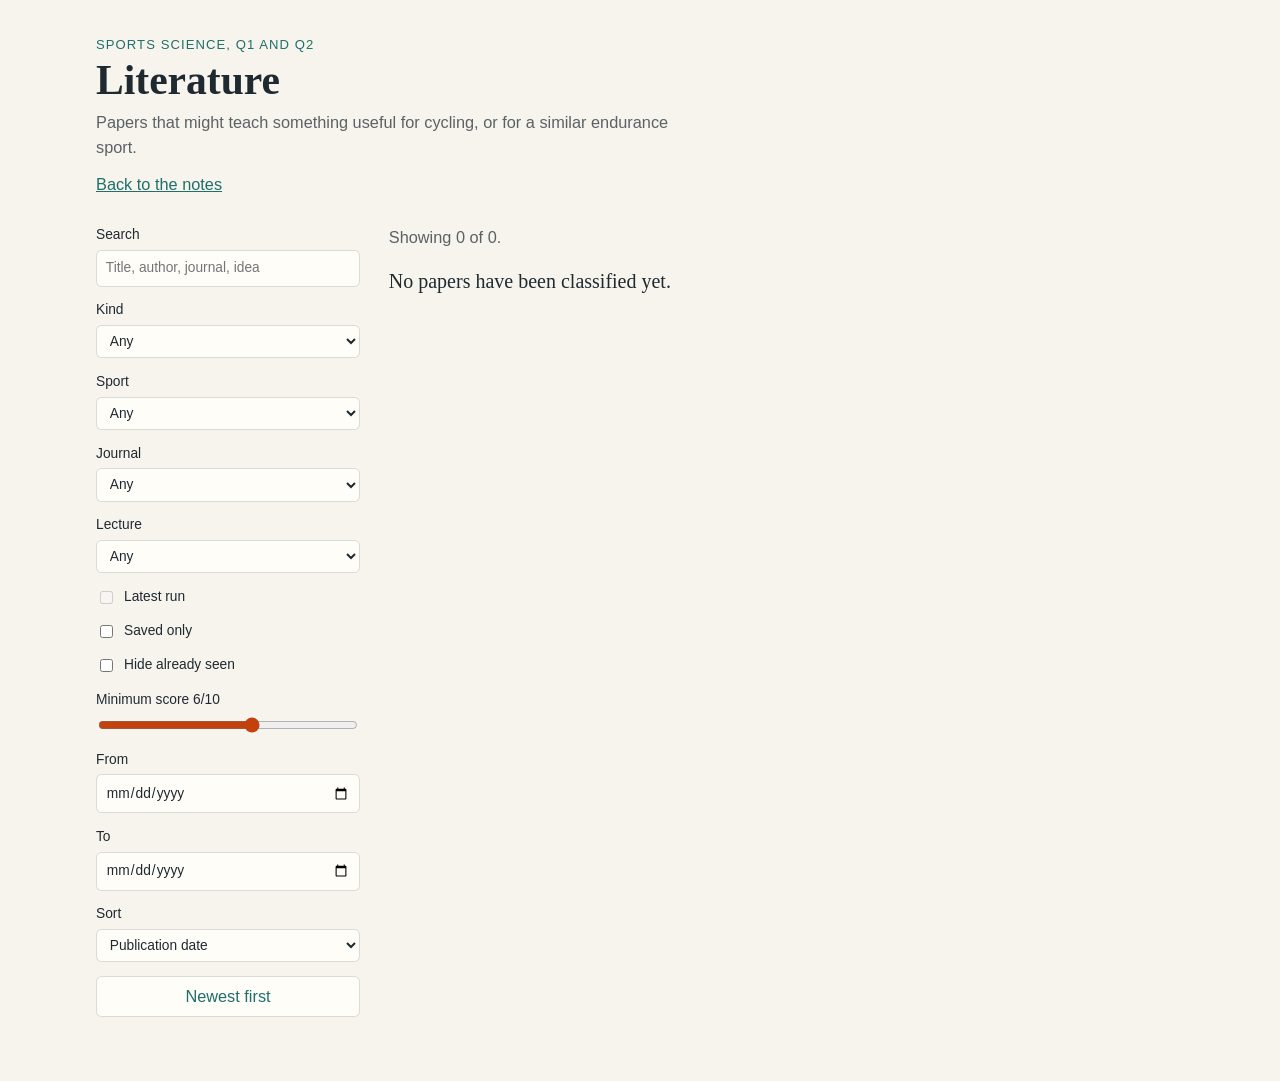
==== literature/web/index.html @ fbecd0ca "_" ====
<!DOCTYPE html>
<html lang="en">
<head>
  <meta charset="utf-8">
  <meta name="viewport" content="width=device-width, initial-scale=1">
  <title>Literature</title>
  <link rel="stylesheet" href="app.css">
</head>
<body>
  <header class="mast">
    <p class="eyebrow">Sports science, Q1 and Q2</p>
    <h1>Literature</h1>
    <p class="lede">Papers that might teach something useful for cycling, or for a similar endurance sport.</p>
    <a class="notes-link" href="../index.html">Back to the notes</a>
  </header>
  <div class="layout">
    <form id="filters" class="filters">
      <label>
        Search
        <input id="search" type="search" autocomplete="off" placeholder="Title, author, journal, idea">
      </label>
      <label>
        Kind
        <select id="kind">
          <option value="">Any</option>
          <option value="cycling">Cycling</option>
          <option value="endurance">Endurance</option>
          <option value="physiology">Physiology</option>
        </select>
      </label>
      <label>
        Sport
        <select id="sport"></select>
      </label>
      <label>
        Journal
        <select id="journal"></select>
      </label>
      <label>
        Lecture
        <select id="lecture">
          <option value="">Any</option>
          <option value="energy-systems">Energy systems</option>
          <option value="mitochondria">Mitochondria</option>
          <option value="not-yet">Not in the notes yet</option>
        </select>
      </label>
      <label class="check">
        <input id="latest" type="checkbox">
        Latest run
      </label>
      <label class="check">
        <input id="saved-only" type="checkbox">
        Saved only
      </label>
      <label class="check">
        <input id="hide-seen" type="checkbox">
        Hide already seen
      </label>
      <label>
        <span>Minimum score <span id="score-value">6</span>/10</span>
        <input id="score" type="range" min="0" max="10" step="1" value="6">
      </label>
      <label>
        From
        <input id="from" type="date">
      </label>
      <label>
        To
        <input id="to" type="date">
      </label>
      <label>
        Sort
        <select id="sort">
          <option value="published_on">Publication date</option>
          <option value="score">Score</option>
          <option value="journal">Journal</option>
          <option value="title">Title</option>
        </select>
      </label>
      <button id="direction" type="button">Newest first</button>
    </form>
    <main>
      <p id="count" class="count"></p>
      <div id="list"></div>
      <p id="empty" class="empty" hidden></p>
    </main>
  </div>
  <script src="papers.js"></script>
  <script src="app.js"></script>
</body>
</html>
---- literature/web/app.css ----
:root {
  --paper: #f7f4ee;
  --ink: #1e2930;
  --teal: #1f6f6a;
  --orange: #c2410c;
  --line: rgba(30, 41, 48, 0.16);
  --card: #fffdf8;
  --muted: rgba(30, 41, 48, 0.72);
}

* { box-sizing: border-box; }

body {
  margin: 0;
  background: var(--paper);
  color: var(--ink);
  font-family: "Avenir Next", "Segoe UI", sans-serif;
  font-size: 1.02rem;
  line-height: 1.5;
}

.mast,
.layout {
  width: min(68rem, calc(100% - 2rem));
  margin-inline: auto;
}

.mast { padding: 2.2rem 0 0.4rem; }

.eyebrow {
  margin: 0;
  color: var(--teal);
  font-size: 0.82rem;
  letter-spacing: 0.08em;
  text-transform: uppercase;
}

h1 {
  margin: 0.2rem 0 0.4rem;
  font-family: "Iowan Old Style", Palatino, "Palatino Linotype", Georgia, serif;
  font-size: 2.6rem;
  font-weight: 600;
  line-height: 1.1;
}

.lede {
  max-width: 38rem;
  margin: 0;
  color: var(--muted);
}

.notes-link {
  display: inline-block;
  margin-top: 0.8rem;
  color: var(--teal);
}

.layout {
  display: grid;
  grid-template-columns: 16.5rem minmax(0, 1fr);
  gap: 1.8rem;
  padding: 1.4rem 0 4rem;
}

.filters {
  display: flex;
  flex-direction: column;
  gap: 0.85rem;
  align-self: start;
  position: sticky;
  top: 1rem;
}

label {
  display: flex;
  flex-direction: column;
  gap: 0.25rem;
  font-size: 0.86rem;
}

.check {
  flex-direction: row;
  align-items: center;
  gap: 0.5rem;
}

input,
select,
button {
  font: inherit;
  color: var(--ink);
  background: var(--card);
  border: 1px solid var(--line);
  border-radius: 0.35rem;
}

input[type="search"],
input[type="date"],
select,
button {
  padding: 0.45rem 0.55rem;
}

input[type="range"] { padding: 0; accent-color: var(--orange); }

button {
  cursor: pointer;
  color: var(--teal);
}

button:hover,
.card a:hover,
.notes-link:hover { color: var(--orange); }

:focus-visible {
  outline: 2px solid var(--teal);
  outline-offset: 2px;
}

.count {
  margin: 0 0 0.9rem;
  color: var(--muted);
}

.card {
  background: var(--card);
  border: 1px solid var(--line);
  border-radius: 0.6rem;
  padding: 1.1rem 1.15rem 1rem;
  margin-bottom: 0.9rem;
}

.card.is-seen { opacity: 0.62; }

.card-top {
  display: flex;
  justify-content: space-between;
  gap: 1rem;
  align-items: baseline;
}

.score {
  margin: 0;
  color: var(--orange);
  font-variant-numeric: tabular-nums;
  font-weight: 600;
  font-size: 1.15rem;
}

.meta {
  margin: 0;
  color: var(--muted);
  font-size: 0.9rem;
  text-align: right;
}

.card h2 {
  margin: 0.45rem 0 0.2rem;
  font-family: "Iowan Old Style", Palatino, "Palatino Linotype", Georgia, serif;
  font-size: 1.45rem;
  font-weight: 600;
  line-height: 1.25;
}

.authors,
.journal-line,
.section p,
.missing {
  margin: 0.15rem 0 0;
}

.journal-line,
.authors,
.missing { color: var(--muted); }

.section { margin-top: 0.85rem; }

.section h3 {
  margin: 0;
  font-size: 0.78rem;
  letter-spacing: 0.06em;
  text-transform: uppercase;
  color: var(--teal);
}

.learn {
  font-family: "Iowan Old Style", Palatino, "Palatino Linotype", Georgia, serif;
  font-size: 1.12rem;
  line-height: 1.45;
}

.actions {
  display: flex;
  flex-wrap: wrap;
  gap: 0.45rem;
  align-items: center;
  margin-top: 1rem;
}

.actions a,
.actions button {
  padding: 0.35rem 0.6rem;
  border-radius: 999px;
  border: 1px solid var(--line);
  background: transparent;
  color: var(--teal);
  text-decoration: none;
}

.actions button.is-on {
  background: var(--teal);
  color: var(--paper);
  border-color: var(--teal);
}

.actions button.is-on:hover { color: var(--paper); }

.empty {
  margin: 1rem 0 0;
  font-family: "Iowan Old Style", Palatino, Georgia, serif;
  font-size: 1.25rem;
}

@media (max-width: 800px) {
  h1 { font-size: 2.1rem; }
  .layout { grid-template-columns: 1fr; }
  .filters { position: static; }
  .meta { text-align: left; }
  .card-top { flex-direction: column; gap: 0.2rem; }
}
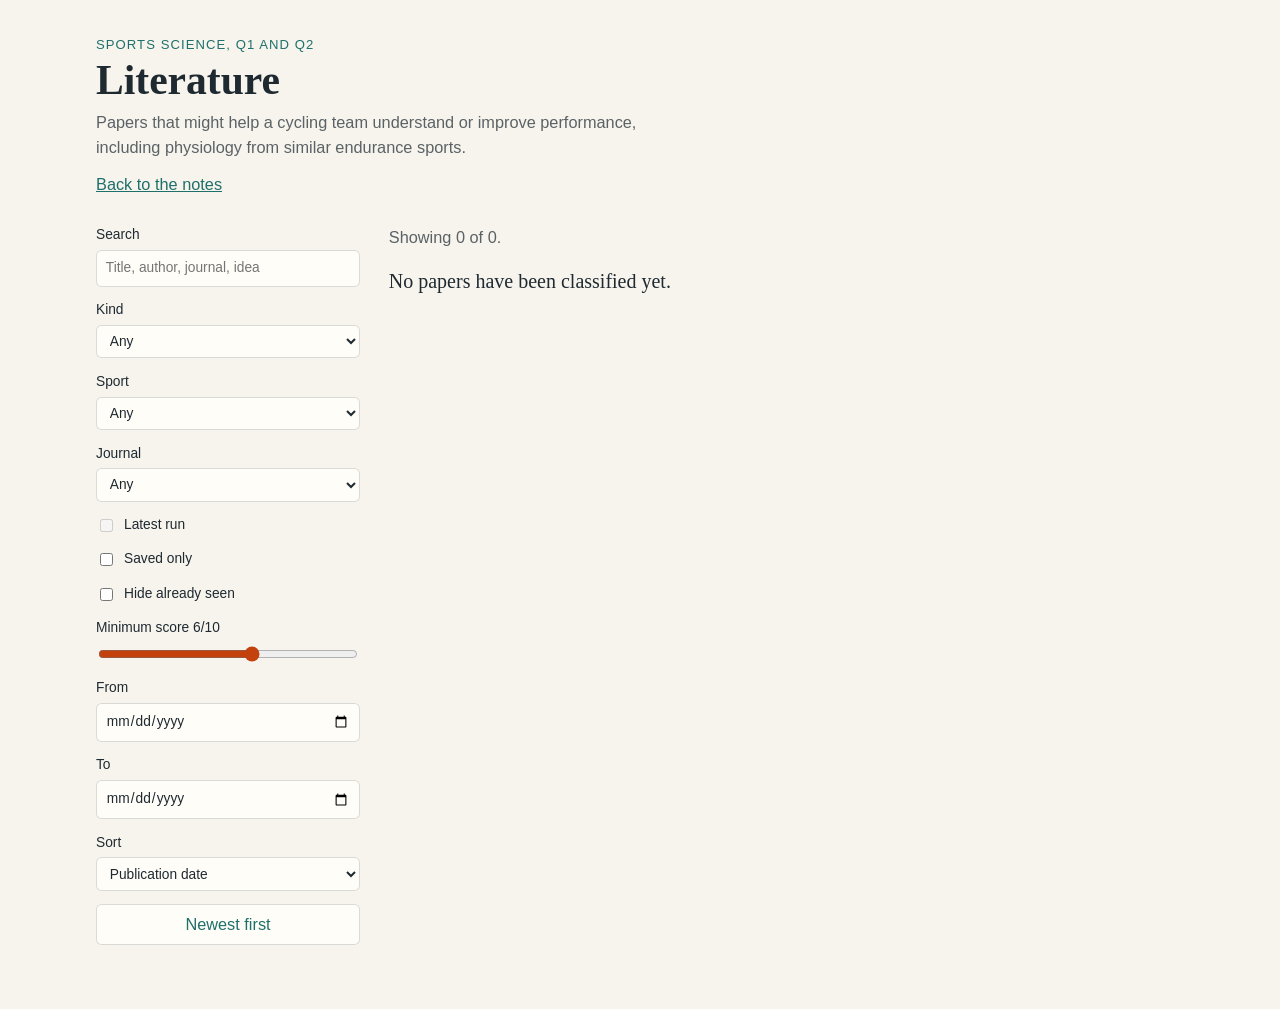
==== commit a486731b: "add literature" ====
--- a/literature/web/index.html
+++ b/literature/web/index.html
@@ -10,7 +10,7 @@
   <header class="mast">
     <p class="eyebrow">Sports science, Q1 and Q2</p>
     <h1>Literature</h1>
-    <p class="lede">Papers that might teach something useful for cycling, or for a similar endurance sport.</p>
+    <p class="lede">Papers that might help a cycling team understand or improve performance, including physiology from similar endurance sports.</p>
     <a class="notes-link" href="../index.html">Back to the notes</a>
   </header>
   <div class="layout">
@@ -35,15 +35,6 @@
       <label>
         Journal
         <select id="journal"></select>
-      </label>
-      <label>
-        Lecture
-        <select id="lecture">
-          <option value="">Any</option>
-          <option value="energy-systems">Energy systems</option>
-          <option value="mitochondria">Mitochondria</option>
-          <option value="not-yet">Not in the notes yet</option>
-        </select>
       </label>
       <label class="check">
         <input id="latest" type="checkbox">
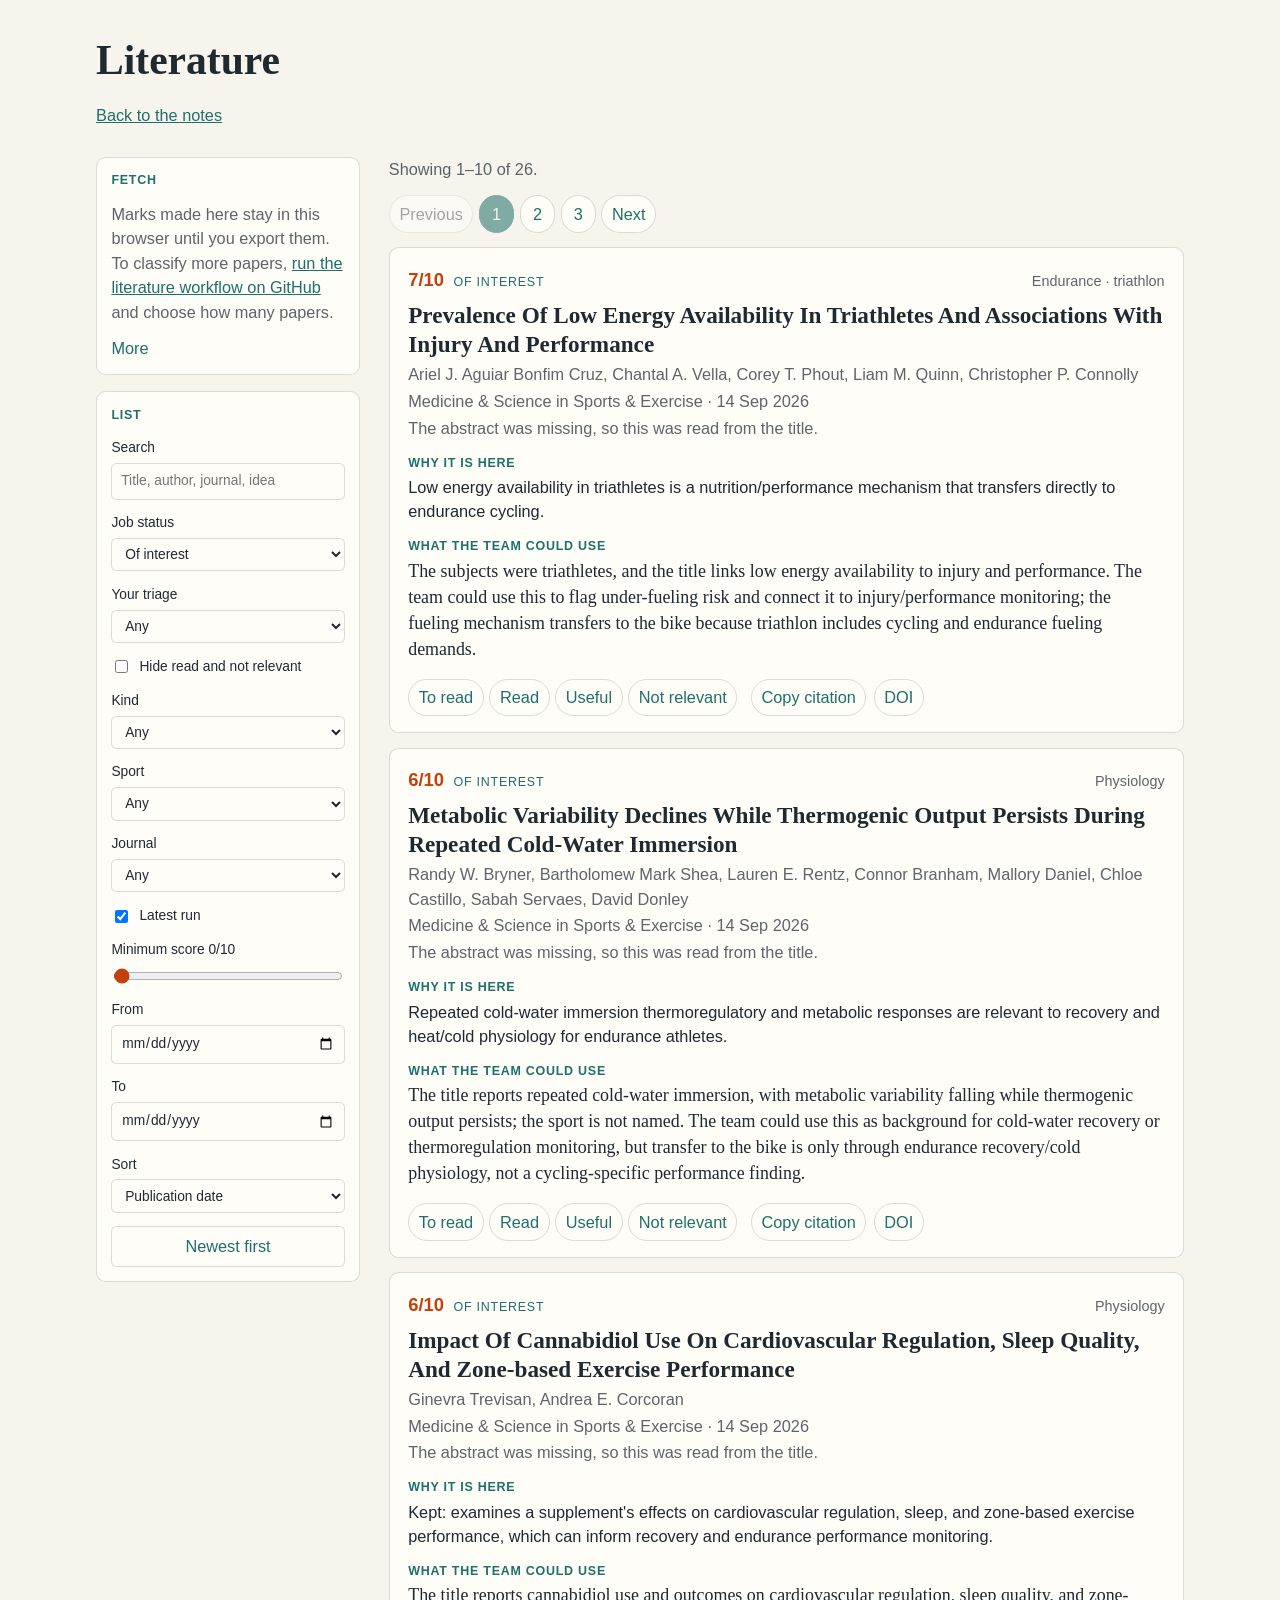
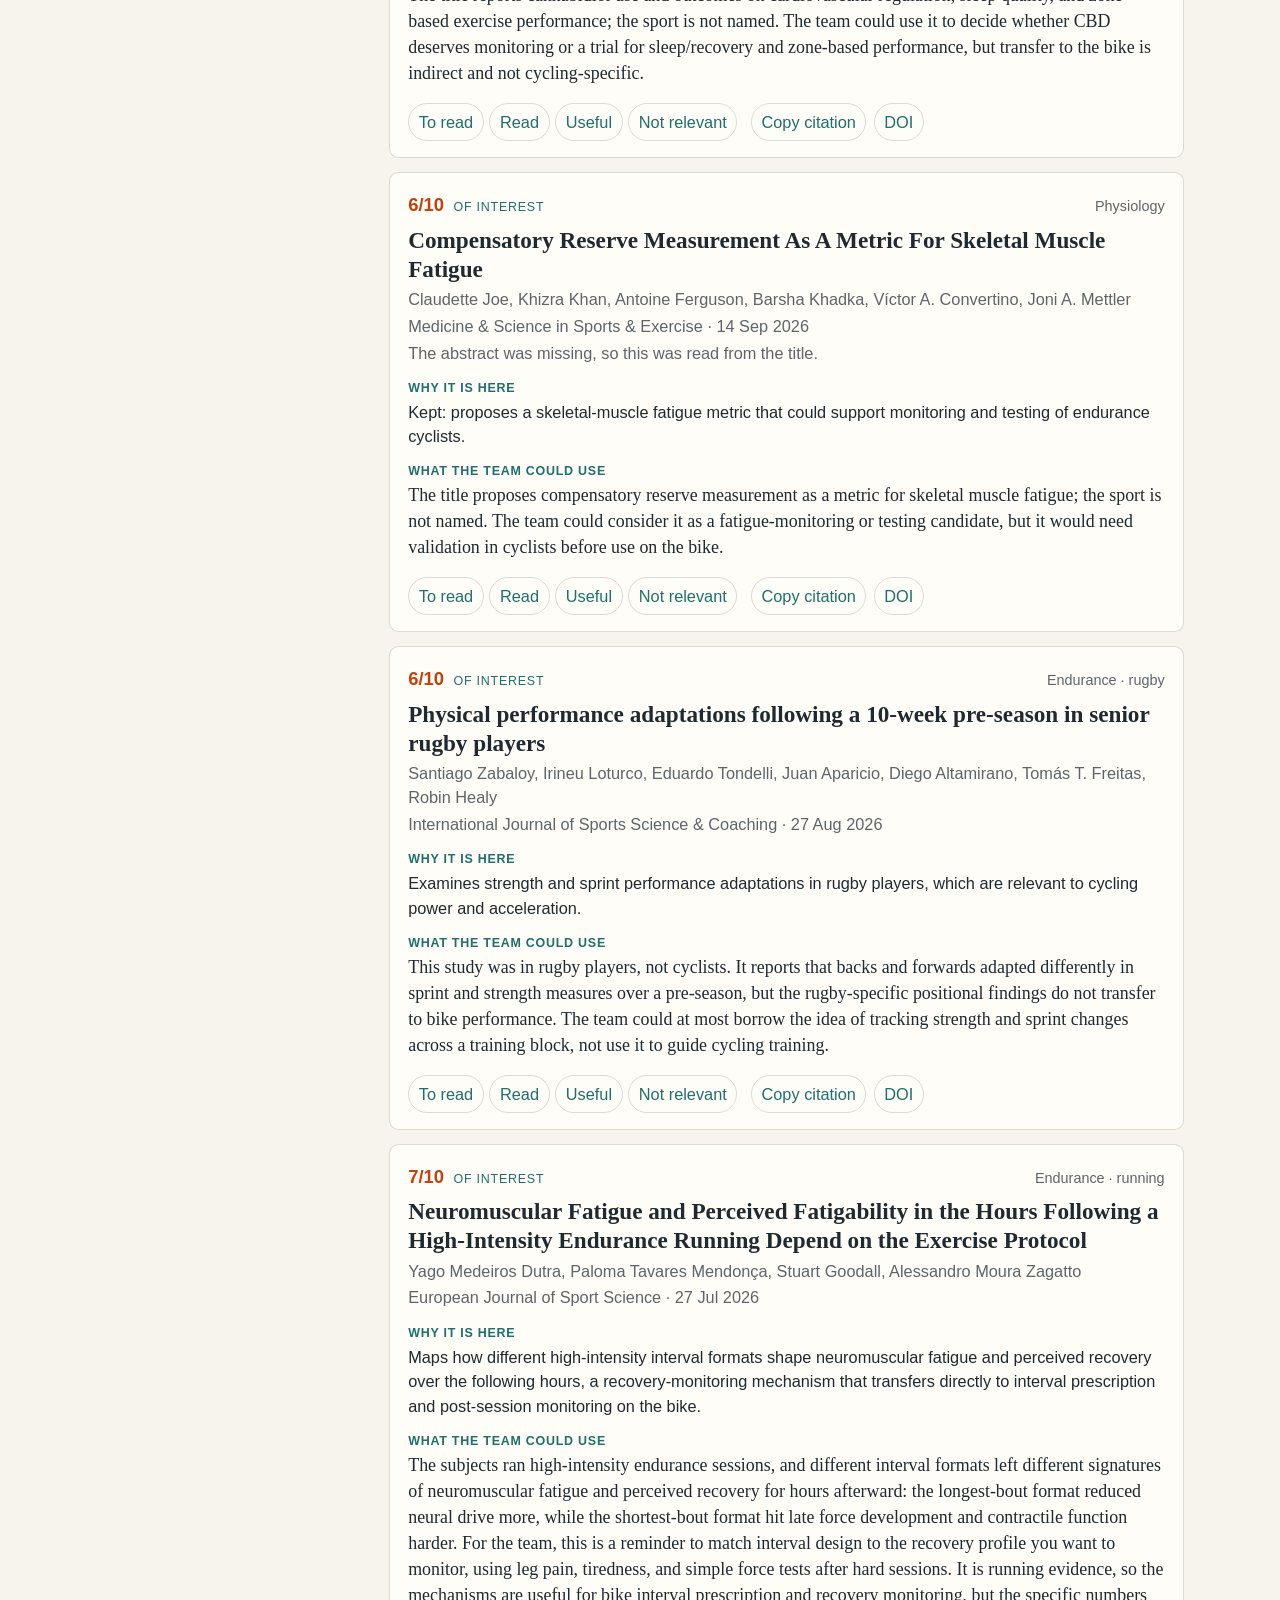
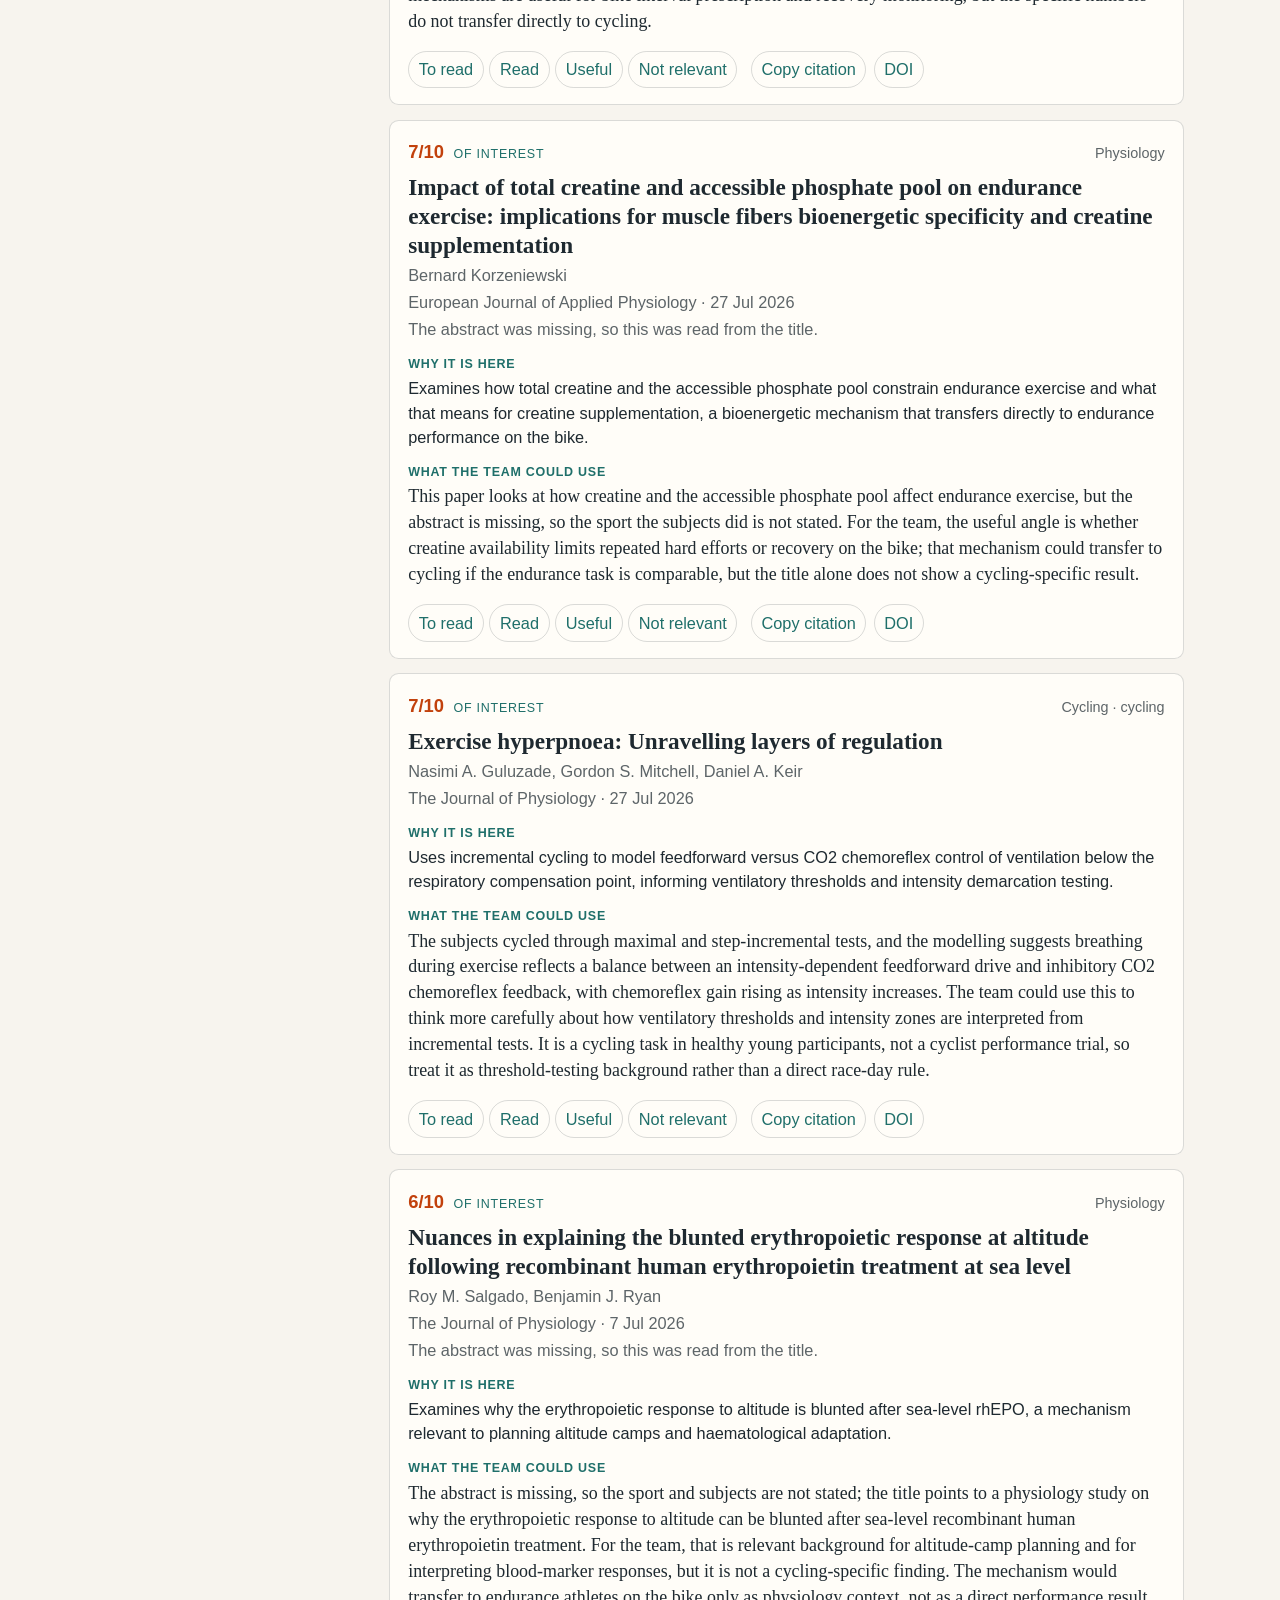
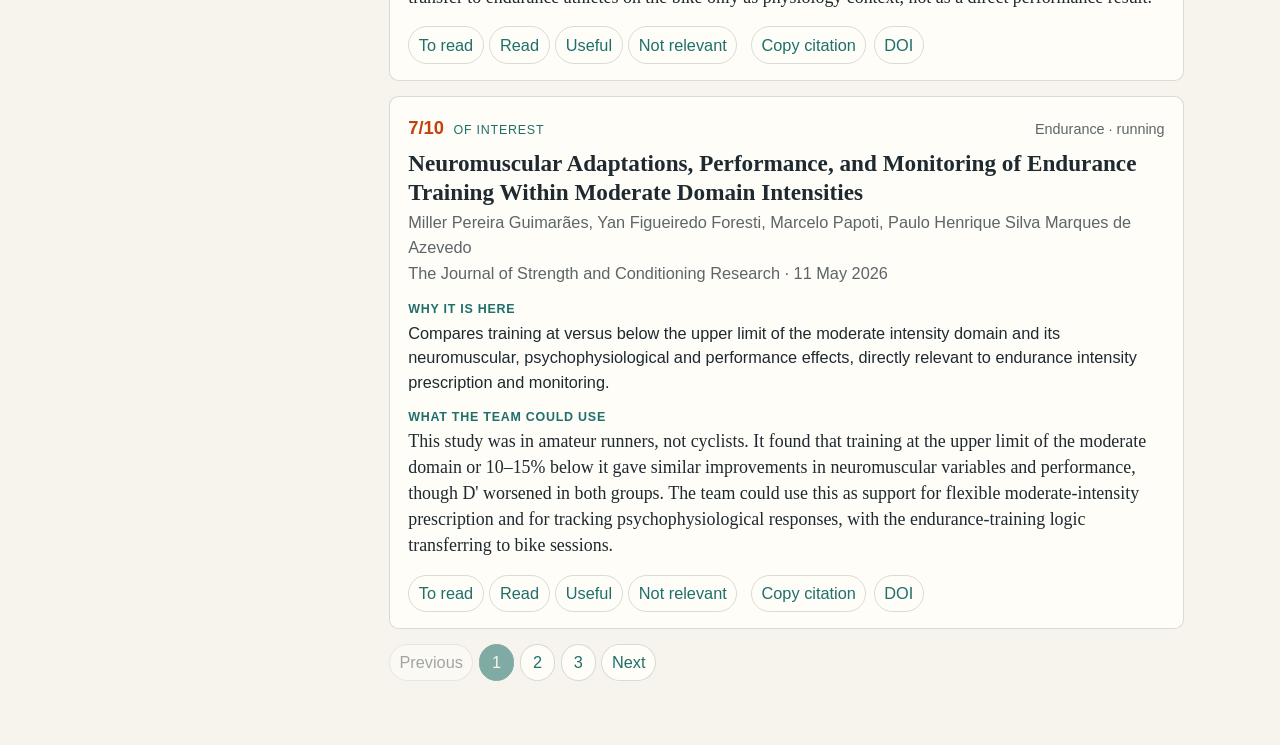
==== commit 1bc5dcf9: "_" ====
--- a/literature/web/index.html
+++ b/literature/web/index.html
@@ -8,16 +8,71 @@
 </head>
 <body>
   <header class="mast">
-    <p class="eyebrow">Sports science, Q1 and Q2</p>
     <h1>Literature</h1>
-    <p class="lede">Papers that might help a cycling team understand or improve performance, including physiology from similar endurance sports.</p>
-    <a class="notes-link" href="../index.html">Back to the notes</a>
+    <a id="notes-link" class="notes-link" href="../index.html">Back to the notes</a>
   </header>
   <div class="layout">
-    <form id="filters" class="filters">
+    <aside class="sidebar">
+    <section class="panel" aria-label="Fetching">
+      <h2>Fetch</h2>
+      <form id="backfill" class="backfill" hidden>
+        <label>
+          From
+          <input id="backfill-since" type="date" required>
+        </label>
+        <div class="fetch-actions">
+          <button id="fetch-start" type="submit">Fetch</button>
+          <button id="classify-start" type="button" disabled>Classify</button>
+        </div>
+        <p id="waiting" class="waiting"></p>
+      </form>
+      <p id="job" class="job" hidden></p>
+      <p id="published" class="published" hidden>
+        Marks made here stay in this browser until you export them. To classify more papers,
+        <a href="https://github.com/glemaitre/sport-science/actions/workflows/literature.yml" target="_blank" rel="noreferrer">run the literature workflow on GitHub</a>
+        and choose how many papers.
+      </p>
+      <div id="pending" class="pending" hidden>
+        <p id="pending-count"></p>
+        <button id="export" type="button">Export triage</button>
+        <button id="clear-pending" type="button">Clear these marks</button>
+      </div>
+      <div id="legacy" class="pending" hidden>
+        <p id="legacy-count"></p>
+        <button id="legacy-import" type="button">Import them</button>
+      </div>
+      <p id="backlog" class="backlog" hidden></p>
+      <button id="stats-toggle" class="more" type="button" aria-expanded="false" aria-controls="backlog">More</button>
+    </section>
+    <form id="filters" class="panel filters" aria-label="List">
+      <h2>List</h2>
       <label>
         Search
         <input id="search" type="search" autocomplete="off" placeholder="Title, author, journal, idea">
+      </label>
+      <label>
+        Job status
+        <select id="status">
+          <option value="of-interest" selected>Of interest</option>
+          <option value="discarded">Discarded</option>
+          <option value="unclassified">Unclassified</option>
+          <option value="">Any</option>
+        </select>
+      </label>
+      <label>
+        Your triage
+        <select id="triage">
+          <option value="">Any</option>
+          <option value="none">Not marked</option>
+          <option value="to-read">To read</option>
+          <option value="read">Read</option>
+          <option value="useful">Useful</option>
+          <option value="not-relevant">Not relevant</option>
+        </select>
+      </label>
+      <label class="check">
+        <input id="hide-done" type="checkbox">
+        Hide read and not relevant
       </label>
       <label>
         Kind
@@ -40,17 +95,9 @@
         <input id="latest" type="checkbox">
         Latest run
       </label>
-      <label class="check">
-        <input id="saved-only" type="checkbox">
-        Saved only
-      </label>
-      <label class="check">
-        <input id="hide-seen" type="checkbox">
-        Hide already seen
-      </label>
       <label>
-        <span>Minimum score <span id="score-value">6</span>/10</span>
-        <input id="score" type="range" min="0" max="10" step="1" value="6">
+        <span>Minimum score <span id="score-value">0</span>/10</span>
+        <input id="score" type="range" min="0" max="10" step="1" value="0">
       </label>
       <label>
         From
@@ -71,9 +118,12 @@
       </label>
       <button id="direction" type="button">Newest first</button>
     </form>
+    </aside>
     <main>
       <p id="count" class="count"></p>
+      <nav id="pager-top" class="pager" aria-label="Pages" hidden></nav>
       <div id="list"></div>
+      <nav id="pager-bottom" class="pager" aria-label="Pages" hidden></nav>
       <p id="empty" class="empty" hidden></p>
     </main>
   </div>
--- a/literature/web/app.css
+++ b/literature/web/app.css
@@ -43,17 +43,92 @@
   line-height: 1.1;
 }
 
-.lede {
-  max-width: 38rem;
-  margin: 0;
-  color: var(--muted);
-}
-
 .notes-link {
   display: inline-block;
   margin-top: 0.8rem;
   color: var(--teal);
 }
+
+.notes-link[hidden] { display: none; }
+
+.sidebar {
+  display: flex;
+  flex-direction: column;
+  gap: 1rem;
+  align-self: start;
+  position: sticky;
+  top: 1rem;
+}
+
+.panel {
+  display: flex;
+  flex-direction: column;
+  gap: 0.75rem;
+  padding: 0.85rem 0.9rem;
+  border: 1px solid var(--line);
+  border-radius: 0.6rem;
+  background: var(--card);
+}
+
+.panel h2 {
+  margin: 0;
+  color: var(--teal);
+  font-family: inherit;
+  font-size: 0.78rem;
+  font-weight: 600;
+  letter-spacing: 0.06em;
+  text-transform: uppercase;
+}
+
+.panel p { margin: 0; }
+
+.backfill {
+  display: flex;
+  flex-direction: column;
+  align-items: stretch;
+  gap: 0.7rem;
+}
+
+.backfill[hidden],
+.pending[hidden],
+.job[hidden],
+.published[hidden],
+.backlog[hidden] { display: none; }
+
+.more {
+  align-self: flex-start;
+  padding: 0;
+  border: 0;
+  background: transparent;
+}
+
+.fetch-actions {
+  display: flex;
+  gap: 0.5rem;
+}
+
+.fetch-actions button { flex: 1; }
+
+button:disabled,
+button:disabled:hover {
+  color: var(--muted);
+  cursor: default;
+}
+
+.job,
+.published,
+.pending p { color: var(--muted); }
+
+.published a { color: var(--teal); }
+
+.pending {
+  display: flex;
+  flex-wrap: wrap;
+  align-items: center;
+  gap: 0.5rem;
+}
+
+.pending p { flex-basis: 100%; }
 
 .layout {
   display: grid;
@@ -62,14 +137,7 @@
   padding: 1.4rem 0 4rem;
 }
 
-.filters {
-  display: flex;
-  flex-direction: column;
-  gap: 0.85rem;
-  align-self: start;
-  position: sticky;
-  top: 1rem;
-}
+.filters { gap: 0.85rem; }
 
 label {
   display: flex;
@@ -128,9 +196,35 @@
   border-radius: 0.6rem;
   padding: 1.1rem 1.15rem 1rem;
   margin-bottom: 0.9rem;
-}
-
-.card.is-seen { opacity: 0.62; }
+  cursor: pointer;
+}
+
+.card.is-done { opacity: 0.62; }
+
+.badges {
+  display: flex;
+  flex-wrap: wrap;
+  align-items: baseline;
+  gap: 0.6rem;
+  margin: 0;
+}
+
+.status,
+.mark {
+  font-size: 0.78rem;
+  letter-spacing: 0.06em;
+  text-transform: uppercase;
+}
+
+.status { color: var(--muted); }
+.status-of-interest { color: var(--teal); }
+
+.mark {
+  padding: 0.05rem 0.45rem;
+  border-radius: 999px;
+  background: var(--teal);
+  color: var(--paper);
+}
 
 .card-top {
   display: flex;
@@ -140,7 +234,6 @@
 }
 
 .score {
-  margin: 0;
   color: var(--orange);
   font-variant-numeric: tabular-nums;
   font-weight: 600;
@@ -162,6 +255,13 @@
   line-height: 1.25;
 }
 
+.card-title {
+  color: inherit;
+  text-decoration: none;
+}
+
+.card-title:hover { color: var(--orange); }
+
 .authors,
 .journal-line,
 .section p,
@@ -215,16 +315,142 @@
 
 .actions button.is-on:hover { color: var(--paper); }
 
+.triage {
+  display: flex;
+  flex-wrap: wrap;
+  gap: 0.35rem;
+  margin-right: 0.4rem;
+}
+
+.pager {
+  display: flex;
+  flex-wrap: wrap;
+  align-items: center;
+  gap: 0.35rem;
+  margin: 0 0 0.9rem;
+}
+
+.pager[hidden] { display: none; }
+
+#pager-bottom { margin: 0.4rem 0 0; }
+
+.pager button {
+  min-width: 2.2rem;
+  padding: 0.35rem 0.6rem;
+  border-radius: 999px;
+}
+
+.pager button.is-on {
+  background: var(--teal);
+  color: var(--paper);
+  border-color: var(--teal);
+}
+
+.pager button.is-on:hover { color: var(--paper); }
+
+.pager-gap {
+  color: var(--muted);
+  padding: 0 0.15rem;
+}
+
+button:disabled {
+  cursor: default;
+  opacity: 0.55;
+}
+
 .empty {
   margin: 1rem 0 0;
   font-family: "Iowan Old Style", Palatino, Georgia, serif;
   font-size: 1.25rem;
 }
 
+.sheet {
+  width: min(52rem, calc(100% - 2rem));
+  margin: 0 auto 4rem;
+}
+
+.sheet h1 {
+  margin: 0.2rem 0 0.35rem;
+  font-family: "Iowan Old Style", Palatino, "Palatino Linotype", Georgia, serif;
+  font-size: 2rem;
+  line-height: 1.2;
+}
+
+.sheet .meta { text-align: left; }
+
+.sheet .section h2 {
+  margin: 1.4rem 0 0.35rem;
+  font-family: "Iowan Old Style", Palatino, "Palatino Linotype", Georgia, serif;
+  font-size: 1.45rem;
+}
+
+.summary-head {
+  display: flex;
+  align-items: center;
+  justify-content: space-between;
+  gap: 0.75rem;
+  margin: 1.4rem 0 0.6rem;
+}
+
+.sheet .summary-head h2 { margin: 0; }
+
+.summary-actions {
+  display: flex;
+  flex-shrink: 0;
+  gap: 0.4rem;
+}
+
+.summary-edit textarea {
+  width: 100%;
+  min-height: 16rem;
+  resize: vertical;
+  line-height: 1.45;
+}
+
+.stored-edit input { width: 100%; }
+
+.stored-link {
+  margin: 0;
+  overflow-wrap: anywhere;
+}
+
+.markdown {
+  background: var(--card);
+  border: 1px solid var(--line);
+  border-radius: 0.6rem;
+  padding: 0.8rem 1rem;
+}
+
+.markdown :first-child { margin-top: 0; }
+.markdown :last-child { margin-bottom: 0; }
+
+.markdown p,
+.markdown ul,
+.markdown ol,
+.markdown pre { margin: 0.6rem 0; }
+
+.markdown code {
+  font-family: ui-monospace, "SFMono-Regular", Menlo, Consolas, monospace;
+  font-size: 0.92em;
+}
+
+.markdown pre {
+  overflow-x: auto;
+  padding: 0.6rem 0.7rem;
+  background: var(--paper);
+  border-radius: 0.35rem;
+}
+
+.save-state {
+  margin: 0.45rem 0 0;
+  color: var(--muted);
+  font-size: 0.86rem;
+}
+
 @media (max-width: 800px) {
   h1 { font-size: 2.1rem; }
   .layout { grid-template-columns: 1fr; }
-  .filters { position: static; }
+  .sidebar { position: static; }
   .meta { text-align: left; }
   .card-top { flex-direction: column; gap: 0.2rem; }
 }
